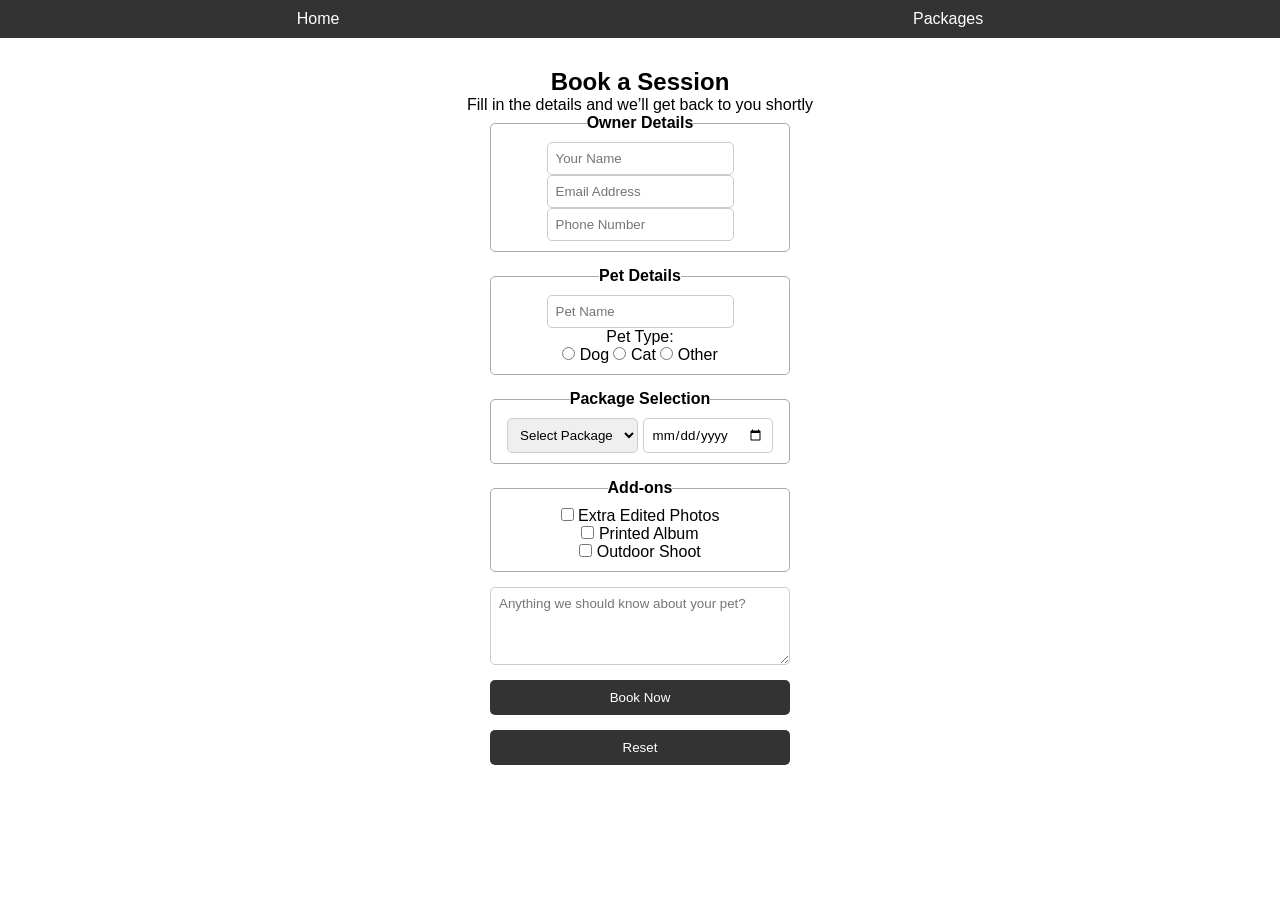
==== book.html @ 76b62521 "Initial commit - Pet Studio website" ====
<!DOCTYPE html>
<html lang="en">
<head>
    <meta charset="UTF-8">
    <meta name="viewport" content="width=device-width, initial-scale=1.0">
    <title>Book a Session | Pet Studio</title>
    <link rel="stylesheet" href="style.css">
</head>

<script src="script.js"></script>

<body>

<header>
    <nav>
        <ul>
            <li><a href="main.html#hero">Home</a></li>
            <li><a href="main.html#Price">Packages</a></li>
        </ul>
    </nav>
</header>

<section class="book" id="book">
    <h2>Book a Session</h2>
    <p>Fill in the details and we’ll get back to you shortly</p>

    <form class="booking-form" id="bookingForm">

        <!-- OWNER DETAILS -->
        <fieldset>
            <legend>Owner Details</legend>

            <input type="text" name="name" placeholder="Your Name" required>
            <input type="email" name="email" placeholder="Email Address" required>
            <input type="tel" name="phone" placeholder="Phone Number" required>
        </fieldset>

        <!-- PET DETAILS -->
        <fieldset>
            <legend>Pet Details</legend>

            <input type="text" name="petName" placeholder="Pet Name">

            <p>Pet Type:</p>
            <input type="radio" name="petType" value="Dog"> Dog
            <input type="radio" name="petType" value="Cat"> Cat
            <input type="radio" name="petType" value="Other"> Other
        </fieldset>

        <!-- PACKAGE -->
        <fieldset>
            <legend>Package Selection</legend>

            <select name="package" required>
                <option value="">Select Package</option>
                <option value="Mini">Mini Shoot</option>
                <option value="Full">Full Shoot</option>
                <option value="Premium">Premium</option>
            </select>

            <input type="date" name="date" required>
        </fieldset>

        <!-- ADD-ONS -->
        <fieldset>
            <legend>Add-ons</legend>

            <input type="checkbox" name="addons" value="photos"> Extra Edited Photos <br>
            <input type="checkbox" name="addons" value="album"> Printed Album <br>
            <input type="checkbox" name="addons" value="outdoor"> Outdoor Shoot
        </fieldset>

        <!-- TEXTAREA -->
        <textarea name="notes" placeholder="Anything we should know about your pet?" rows="4"></textarea>

        <!-- BUTTONS -->
        <button type="submit">Book Now</button>
        <button type="reset">Reset</button>

    </form>
</section>

</body>
</html>
---- style.css ----
html {
    scroll-padding-top: 200px;
}

/* RESET */
* {
    margin: 0;
    padding: 0;
    box-sizing: border-box;
    font-family: Arial, sans-serif;
}

/* HEADER */
header {
    background-color: #333;
    color: white;
    padding: 10px;
    position: sticky;
    top: 0;
    z-index: 1000;
}

/* NAVBAR */
nav ul {
    display: flex;
    justify-content: space-around;
    list-style: none;
}

nav ul li {
    cursor: pointer;
}

nav ul li a {
    color: white;
    text-decoration: none;
}

/* HERO */
.hero {
    min-height: 100vh;
    background: url("images/Background_pic.png") no-repeat center/cover;
    display: flex;
    justify-content: center;
    align-items: center;
    color: white;
    font-size: 2rem;
    text-align: center;
    text-shadow: 2px 2px 5px black;
}

/* SECTIONS */
section {
    padding: 30px;
    text-align: center;
}

/* GRID */
.steps {
    display: flex;
    flex-wrap: wrap;
    justify-content: center;
    gap: 20px;
}

/* CARD */
.step {
    width: 200px;
    padding: 10px;
    border: 1px solid #ddd;
    border-radius: 10px;
    transition: 0.3s;
    background-color: white;
}

.step img {
    width: 100%;
    border-radius: 10px;
}

/* HOVER EFFECT */
.step:hover {
    transform: scale(1.05);
}

/* TABLE */
table {
    margin: auto;
    border-collapse: collapse;
    width: 70%;
}

th, td {
    padding: 10px;
    text-align: center;
}

/* FORM */
.booking-form {
    display: flex;
    flex-direction: column;
    gap: 15px;
    width: 300px;
    margin: auto;
}

.booking-form input,
.booking-form select,
.booking-form textarea {
    padding: 8px;
    border: 1px solid #ccc;
    border-radius: 5px;
}

/* FIELDSET */
fieldset {
    border: 1px solid #aaa;
    padding: 10px;
    border-radius: 5px;
}

legend {
    font-weight: bold;
}

/* BUTTON */
button {
    padding: 10px;
    background-color: #333;
    color: white;
    border: none;
    cursor: pointer;
    border-radius: 5px;
}

button:hover {
    background-color: #555;
}

/* DELETE BUTTON */
.delete-btn {
    margin-top: 8px;
    padding: 5px;
    background-color: red;
    color: white;
    border: none;
    border-radius: 5px;
    cursor: pointer;
}

/* REVIEW INPUT */
.giving_reviews input {
    padding: 8px;
    width: 250px;
}

/* CANVAS */
#offerCanvas {
    display: block;
    margin: 10px auto;
    border-radius: 5px;
}

/* FOOTER */
footer {
    background-color: #333;
    color: white;
    padding: 20px;
    margin-top: 20px;
}
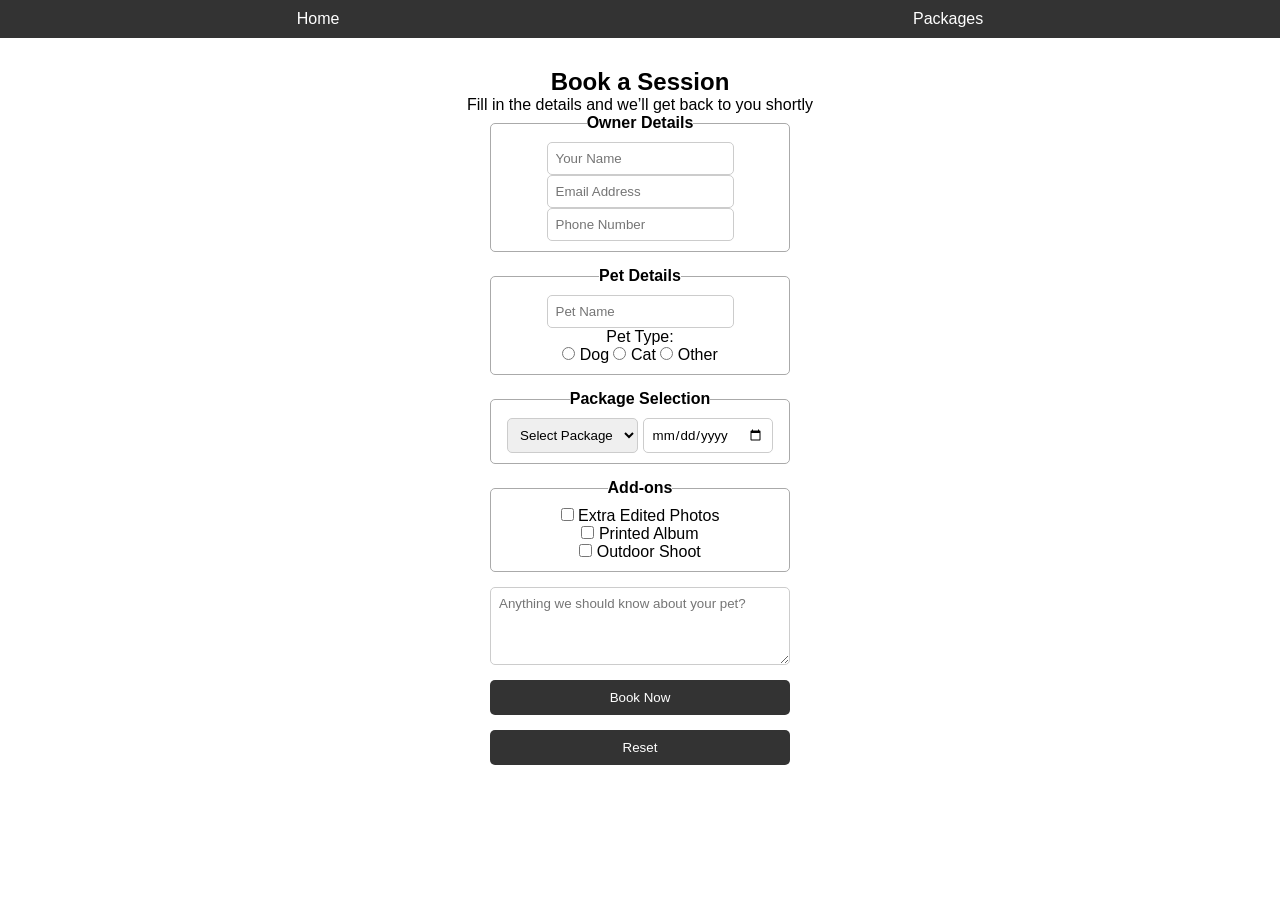
==== commit 2877202d: "trying" ====
--- a/book.html
+++ b/book.html
@@ -14,8 +14,8 @@
 <header>
     <nav>
         <ul>
-            <li><a href="main.html#hero">Home</a></li>
-            <li><a href="main.html#Price">Packages</a></li>
+            <li><a href="./index.html">Home</a></li>
+            <li><a href="./index.html#Price">Packages</a></li>
         </ul>
     </nav>
 </header>
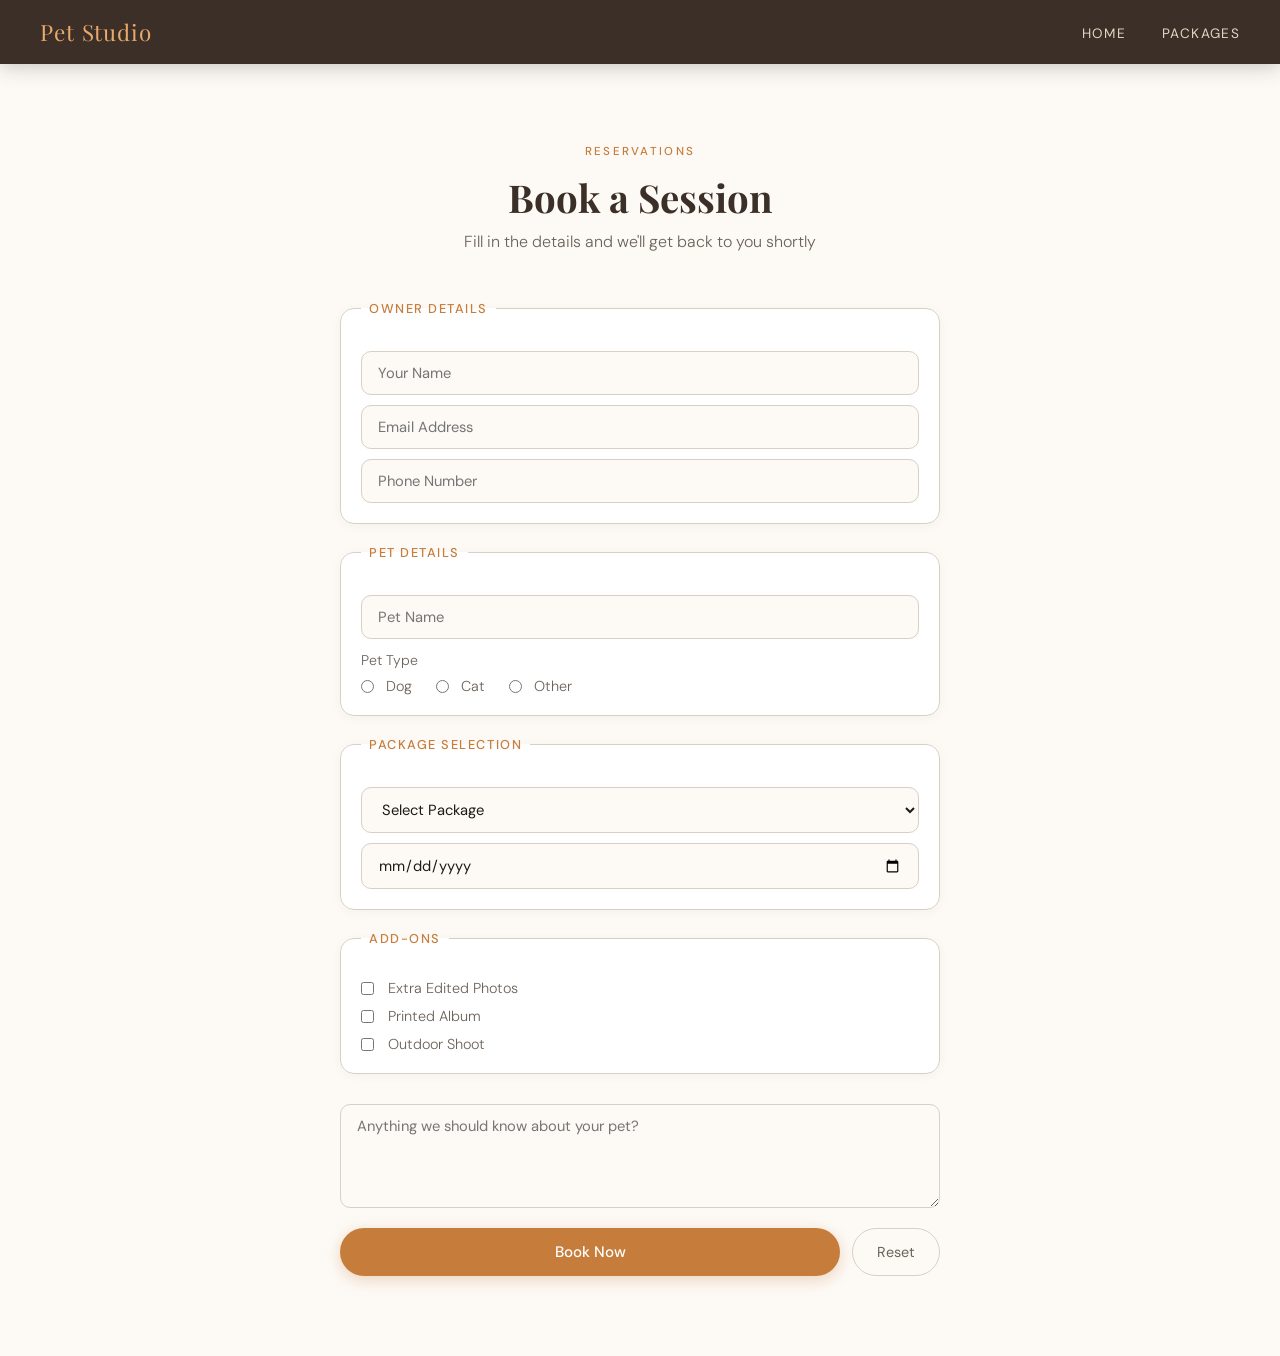
==== commit 5106025d: "final commit" ====
--- a/book.html
+++ b/book.html
@@ -6,79 +6,87 @@
     <title>Book a Session | Pet Studio</title>
     <link rel="stylesheet" href="style.css">
 </head>
-
 <script src="script.js"></script>
-
 <body>
 
 <header>
-    <nav>
-        <ul>
-            <li><a href="./index.html">Home</a></li>
-            <li><a href="./index.html#Price">Packages</a></li>
-        </ul>
-    </nav>
+    <div class="nav-inner">
+        <a href="index.html" class="nav-logo">Pet Studio</a>
+        <nav>
+            <ul>
+                <li><a href="./index.html">Home</a></li>
+                <li><a href="./index.html#Price">Packages</a></li>
+            </ul>
+        </nav>
+    </div>
 </header>
 
 <section class="book" id="book">
+    <span class="section-label" style="display:block; text-align:center;">Reservations</span>
     <h2>Book a Session</h2>
-    <p>Fill in the details and we’ll get back to you shortly</p>
+    <p>Fill in the details and we'll get back to you shortly</p>
 
     <form class="booking-form" id="bookingForm">
 
-        <!-- OWNER DETAILS -->
         <fieldset>
             <legend>Owner Details</legend>
-
             <input type="text" name="name" placeholder="Your Name" required>
             <input type="email" name="email" placeholder="Email Address" required>
             <input type="tel" name="phone" placeholder="Phone Number" required>
         </fieldset>
 
-        <!-- PET DETAILS -->
         <fieldset>
             <legend>Pet Details</legend>
-
             <input type="text" name="petName" placeholder="Pet Name">
-
-            <p>Pet Type:</p>
-            <input type="radio" name="petType" value="Dog"> Dog
-            <input type="radio" name="petType" value="Cat"> Cat
-            <input type="radio" name="petType" value="Other"> Other
+            <p style="margin-top: 12px; font-size: 0.88rem; color: var(--mid-gray);">Pet Type</p>
+            <div style="display: flex; gap: 24px; margin-top: 8px; flex-wrap: wrap;">
+                <label style="font-size: 0.9rem; color: var(--mid-gray); display:flex; align-items:center; gap:6px; cursor:pointer;">
+                    <input type="radio" name="petType" value="Dog"> Dog
+                </label>
+                <label style="font-size: 0.9rem; color: var(--mid-gray); display:flex; align-items:center; gap:6px; cursor:pointer;">
+                    <input type="radio" name="petType" value="Cat"> Cat
+                </label>
+                <label style="font-size: 0.9rem; color: var(--mid-gray); display:flex; align-items:center; gap:6px; cursor:pointer;">
+                    <input type="radio" name="petType" value="Other"> Other
+                </label>
+            </div>
         </fieldset>
 
-        <!-- PACKAGE -->
         <fieldset>
             <legend>Package Selection</legend>
-
             <select name="package" required>
                 <option value="">Select Package</option>
-                <option value="Mini">Mini Shoot</option>
-                <option value="Full">Full Shoot</option>
-                <option value="Premium">Premium</option>
+                <option value="Mini">Mini Shoot &mdash; &#8377;5,500</option>
+                <option value="Full">Full Shoot &mdash; &#8377;8,000</option>
+                <option value="Premium">Premium &mdash; &#8377;14,000</option>
             </select>
-
             <input type="date" name="date" required>
         </fieldset>
 
-        <!-- ADD-ONS -->
         <fieldset>
             <legend>Add-ons</legend>
-
-            <input type="checkbox" name="addons" value="photos"> Extra Edited Photos <br>
-            <input type="checkbox" name="addons" value="album"> Printed Album <br>
-            <input type="checkbox" name="addons" value="outdoor"> Outdoor Shoot
+            <div style="display: flex; flex-direction: column; gap: 10px; margin-top: 8px;">
+                <label style="font-size: 0.9rem; color: var(--mid-gray); display:flex; align-items:center; gap:8px; cursor:pointer;">
+                    <input type="checkbox" name="addons" value="photos"> Extra Edited Photos
+                </label>
+                <label style="font-size: 0.9rem; color: var(--mid-gray); display:flex; align-items:center; gap:8px; cursor:pointer;">
+                    <input type="checkbox" name="addons" value="album"> Printed Album
+                </label>
+                <label style="font-size: 0.9rem; color: var(--mid-gray); display:flex; align-items:center; gap:8px; cursor:pointer;">
+                    <input type="checkbox" name="addons" value="outdoor"> Outdoor Shoot
+                </label>
+            </div>
         </fieldset>
 
-        <!-- TEXTAREA -->
         <textarea name="notes" placeholder="Anything we should know about your pet?" rows="4"></textarea>
 
-        <!-- BUTTONS -->
-        <button type="submit">Book Now</button>
-        <button type="reset">Reset</button>
+        <div class="form-buttons">
+            <button type="submit" class="btn-submit">Book Now</button>
+            <button type="reset" class="btn-reset">Reset</button>
+        </div>
 
     </form>
 </section>
 
 </body>
-</html>+</html>
--- a/style.css
+++ b/style.css
@@ -1,170 +1,782 @@
+@import url('https://fonts.googleapis.com/css2?family=Playfair+Display:ital,wght@0,400;0,700;1,400&family=DM+Sans:wght@300;400;500&display=swap');
+
+:root {
+    --cream: #f7f3ee;
+    --warm-white: #fdfaf6;
+    --charcoal: #1e1a17;
+    --bark: #3b2f28;
+    --amber: #c67c3a;
+    --amber-light: #e8a96a;
+    --sage: #8a9e7e;
+    --dusty-rose: #d4a0a0;
+    --sand: #e2d5c3;
+    --mid-gray: #6b6259;
+    --border: #d9cfc4;
+}
+
 html {
-    scroll-padding-top: 200px;
-}
-
-/* RESET */
+    scroll-padding-top: 90px;
+    scroll-behavior: smooth;
+}
+
 * {
     margin: 0;
     padding: 0;
     box-sizing: border-box;
-    font-family: Arial, sans-serif;
-}
-
-/* HEADER */
+}
+
+body {
+    background: var(--warm-white);
+    color: var(--charcoal);
+    font-family: 'DM Sans', sans-serif;
+    font-weight: 300;
+}
+
+/* ========== HEADER ========== */
 header {
-    background-color: #333;
-    color: white;
-    padding: 10px;
+    background: var(--bark);
     position: sticky;
     top: 0;
     z-index: 1000;
-}
-
-/* NAVBAR */
+    box-shadow: 0 2px 20px rgba(30,26,23,0.25);
+}
+
+.nav-inner {
+    display: flex;
+    align-items: center;
+    justify-content: space-between;
+    padding: 0 40px;
+    height: 64px;
+}
+
+.nav-logo {
+    font-family: 'Playfair Display', serif;
+    font-size: 1.4rem;
+    color: var(--amber-light);
+    letter-spacing: 0.04em;
+    text-decoration: none;
+}
+
 nav ul {
     display: flex;
-    justify-content: space-around;
+    gap: 36px;
     list-style: none;
 }
 
-nav ul li {
-    cursor: pointer;
-}
-
 nav ul li a {
-    color: white;
+    color: var(--sand);
     text-decoration: none;
-}
-
-/* HERO */
+    font-size: 0.85rem;
+    font-weight: 400;
+    letter-spacing: 0.1em;
+    text-transform: uppercase;
+    transition: color 0.25s;
+}
+
+nav ul li a:hover {
+    color: var(--amber-light);
+}
+
+nav ul li.nav-cta a {
+    background: var(--amber);
+    color: white;
+    padding: 8px 20px;
+    border-radius: 40px;
+    transition: background 0.25s, transform 0.2s;
+}
+
+nav ul li.nav-cta a:hover {
+    background: var(--amber-light);
+    transform: translateY(-1px);
+}
+
+/* ========== CANVAS BANNER ========== */
+#offerCanvas {
+    display: block;
+    width: 100%;
+    height: 48px;
+    border-radius: 0;
+}
+
+/* ========== HERO ========== */
 .hero {
     min-height: 100vh;
-    background: url("images/Background_pic.png") no-repeat center/cover;
+    background: url("images/Background_pic.png") no-repeat center / cover;
     display: flex;
+    flex-direction: column;
     justify-content: center;
     align-items: center;
-    color: white;
-    font-size: 2rem;
-    text-align: center;
-    text-shadow: 2px 2px 5px black;
-}
-
-/* SECTIONS */
+    position: relative;
+    text-align: center;
+    padding: 40px;
+}
+
+.hero::before {
+    content: '';
+    position: absolute;
+    inset: 0;
+    background: linear-gradient(to bottom, rgba(30,26,23,0.45) 0%, rgba(30,26,23,0.15) 50%, rgba(30,26,23,0.6) 100%);
+}
+
+.hero-content {
+    position: relative;
+    z-index: 1;
+}
+
+.hero h1 {
+    font-family: 'Playfair Display', serif;
+    font-size: clamp(2.4rem, 6vw, 5rem);
+    font-weight: 700;
+    color: #fff;
+    line-height: 1.15;
+    text-shadow: 0 2px 20px rgba(0,0,0,0.4);
+    margin-bottom: 20px;
+}
+
+.hero-sub {
+    font-size: 1.1rem;
+    color: rgba(255,255,255,0.85);
+    margin-bottom: 36px;
+    font-weight: 300;
+    letter-spacing: 0.04em;
+}
+
+.hero-btn {
+    display: inline-block;
+    background: var(--amber);
+    color: white;
+    padding: 14px 36px;
+    border-radius: 40px;
+    text-decoration: none;
+    font-size: 0.95rem;
+    font-weight: 500;
+    letter-spacing: 0.08em;
+    text-transform: uppercase;
+    transition: background 0.25s, transform 0.2s, box-shadow 0.2s;
+    box-shadow: 0 4px 20px rgba(198,124,58,0.4);
+}
+
+.hero-btn:hover {
+    background: var(--amber-light);
+    transform: translateY(-2px);
+    box-shadow: 0 6px 24px rgba(198,124,58,0.5);
+}
+
+/* ========== SECTION BASE ========== */
 section {
-    padding: 30px;
-    text-align: center;
-}
-
-/* GRID */
+    padding: 90px 40px;
+}
+
+.section-label {
+    display: inline-block;
+    font-size: 0.72rem;
+    letter-spacing: 0.2em;
+    text-transform: uppercase;
+    color: var(--amber);
+    font-weight: 500;
+    margin-bottom: 12px;
+}
+
+/* ========== ABOUT ========== */
+.about {
+    background: var(--cream);
+    padding: 90px 40px;
+}
+
+.about-inner {
+    display: grid;
+    grid-template-columns: 1fr 1fr;
+    gap: 60px;
+    align-items: center;
+    max-width: 1100px;
+    margin: 0 auto;
+}
+
+.about-text h1 {
+    font-family: 'Playfair Display', serif;
+    font-size: 2.6rem;
+    line-height: 1.2;
+    margin-bottom: 20px;
+    color: var(--bark);
+}
+
+.about-text p {
+    font-size: 1.05rem;
+    line-height: 1.8;
+    color: var(--mid-gray);
+}
+
+.about-image {
+    border-radius: 16px;
+    overflow: hidden;
+    aspect-ratio: 4/3;
+    box-shadow: 0 12px 40px rgba(30,26,23,0.15);
+}
+
+.about-image img {
+    width: 100%;
+    height: 100%;
+    object-fit: cover;
+}
+
+/* ========== PROCESS ========== */
+.process {
+    background: var(--warm-white);
+    text-align: center;
+}
+
+.process h2 {
+    font-family: 'Playfair Display', serif;
+    font-size: 2.2rem;
+    color: var(--bark);
+    margin-bottom: 8px;
+}
+
+.process .subtitle {
+    color: var(--mid-gray);
+    margin-bottom: 56px;
+    font-size: 1rem;
+}
+
 .steps {
     display: flex;
     flex-wrap: wrap;
     justify-content: center;
-    gap: 20px;
-}
-
-/* CARD */
+    gap: 24px;
+    max-width: 1100px;
+    margin: 0 auto;
+}
+
 .step {
-    width: 200px;
-    padding: 10px;
-    border: 1px solid #ddd;
-    border-radius: 10px;
-    transition: 0.3s;
-    background-color: white;
+    width: 230px;
+    padding: 28px 20px;
+    border: 1px solid var(--border);
+    border-radius: 16px;
+    background: #fff;
+    transition: transform 0.3s, box-shadow 0.3s, border-color 0.3s;
+    cursor: default;
+    text-align: center;
+}
+
+.step:hover {
+    transform: translateY(-6px) !important;
+    box-shadow: 0 16px 40px rgba(30,26,23,0.12) !important;
+    border-color: var(--amber-light) !important;
+    background-color: #fff !important;
+}
+
+.step-num {
+    display: inline-flex;
+    align-items: center;
+    justify-content: center;
+    width: 36px;
+    height: 36px;
+    border-radius: 50%;
+    background: var(--amber);
+    color: white;
+    font-size: 0.8rem;
+    font-weight: 500;
+    margin: 0 auto 14px;
 }
 
 .step img {
     width: 100%;
+    height: 150px;
+    object-fit: cover;
     border-radius: 10px;
-}
-
-/* HOVER EFFECT */
-.step:hover {
-    transform: scale(1.05);
-}
-
-/* TABLE */
-table {
-    margin: auto;
-    border-collapse: collapse;
-    width: 70%;
-}
-
-th, td {
-    padding: 10px;
-    text-align: center;
-}
-
-/* FORM */
+    margin-bottom: 14px;
+}
+
+.step h3 {
+    font-family: 'Playfair Display', serif;
+    font-size: 1.15rem;
+    color: var(--bark);
+    margin-bottom: 8px;
+}
+
+.step p {
+    font-size: 0.88rem;
+    color: var(--mid-gray);
+    line-height: 1.6;
+}
+
+/* ========== PRICING ========== */
+.Price {
+    background: var(--bark);
+    color: white;
+    text-align: center;
+}
+
+.Price h2 {
+    font-family: 'Playfair Display', serif;
+    font-size: 2.2rem;
+    color: var(--amber-light);
+    margin-bottom: 8px;
+}
+
+.Price .subtitle {
+    color: rgba(255,255,255,0.55);
+    margin-bottom: 52px;
+}
+
+.pricing-grid {
+    display: flex;
+    justify-content: center;
+    gap: 24px;
+    flex-wrap: wrap;
+    max-width: 900px;
+    margin: 0 auto;
+}
+
+.pricing-card {
+    background: rgba(255,255,255,0.07);
+    border: 1px solid rgba(255,255,255,0.12);
+    border-radius: 20px;
+    padding: 40px 36px;
+    width: 240px;
+    text-align: left;
+    transition: background 0.3s, transform 0.3s, border-color 0.3s;
+    position: relative;
+}
+
+.pricing-card:hover {
+    background: rgba(255,255,255,0.12);
+    transform: translateY(-4px);
+    border-color: var(--amber-light);
+}
+
+.pricing-card.featured {
+    background: var(--amber);
+    border-color: var(--amber);
+}
+
+.pricing-card.featured:hover {
+    background: #d4893f;
+    border-color: #d4893f;
+}
+
+.featured-badge {
+    position: absolute;
+    top: -13px;
+    left: 50%;
+    transform: translateX(-50%);
+    background: var(--sage);
+    color: white;
+    font-size: 0.7rem;
+    letter-spacing: 0.12em;
+    text-transform: uppercase;
+    padding: 4px 14px;
+    border-radius: 20px;
+    font-weight: 500;
+    white-space: nowrap;
+}
+
+.pricing-card .pkg-name {
+    font-family: 'Playfair Display', serif;
+    font-size: 1.3rem;
+    margin-bottom: 6px;
+    color: white;
+}
+
+.pricing-card .pkg-duration {
+    font-size: 0.8rem;
+    color: rgba(255,255,255,0.6);
+    margin-bottom: 20px;
+    letter-spacing: 0.08em;
+    text-transform: uppercase;
+}
+
+.pricing-card .pkg-price {
+    font-size: 2rem;
+    font-weight: 500;
+    color: white;
+    line-height: 1;
+}
+
+.pricing-card .pkg-book {
+    display: inline-block;
+    margin-top: 28px;
+    background: rgba(255,255,255,0.18);
+    color: white;
+    padding: 10px 22px;
+    border-radius: 30px;
+    text-decoration: none;
+    font-size: 0.82rem;
+    letter-spacing: 0.08em;
+    text-transform: uppercase;
+    transition: background 0.25s;
+}
+
+.pricing-card:hover .pkg-book,
+.pricing-card.featured .pkg-book {
+    background: rgba(255,255,255,0.3);
+}
+
+/* Hide old table */
+table { display: none; }
+
+/* ========== REVIEWS ========== */
+.reviews {
+    background: var(--cream);
+}
+
+.reviews > h1 {
+    font-family: 'Playfair Display', serif;
+    font-size: 2.2rem;
+    color: var(--bark);
+    text-align: center;
+    margin-bottom: 8px;
+}
+
+.reviews-subtitle {
+    text-align: center;
+    color: var(--mid-gray);
+    margin-bottom: 48px;
+}
+
+.reviews .step {
+    background: #fff;
+    text-align: center;
+}
+
+.reviews .step img {
+    width: 64px;
+    height: 64px;
+    object-fit: cover;
+    border-radius: 50%;
+    margin-bottom: 12px;
+}
+
+.reviews .step h3 {
+    font-size: 0.82rem;
+    letter-spacing: 0.12em;
+    text-transform: uppercase;
+    color: var(--amber);
+    font-family: 'DM Sans', sans-serif;
+    margin-bottom: 10px;
+}
+
+.reviews .step p {
+    font-style: italic;
+    color: var(--mid-gray);
+    font-size: 0.9rem;
+}
+
+.giving_reviews {
+    margin-top: 52px;
+    text-align: center;
+}
+
+.giving_reviews > p {
+    font-family: 'Playfair Display', serif;
+    font-size: 1.3rem;
+    color: var(--bark);
+    margin-bottom: 16px;
+}
+
+.giving_reviews form {
+    display: flex;
+    justify-content: center;
+    gap: 12px;
+    flex-wrap: wrap;
+}
+
+.giving_reviews input {
+    padding: 12px 20px;
+    width: 320px;
+    border: 1px solid var(--border);
+    border-radius: 40px;
+    background: #fff;
+    font-family: 'DM Sans', sans-serif;
+    font-size: 0.9rem;
+    color: var(--charcoal);
+    outline: none;
+    transition: border-color 0.25s, box-shadow 0.25s;
+}
+
+.giving_reviews input:focus {
+    border-color: var(--amber);
+    box-shadow: 0 0 0 3px rgba(198,124,58,0.12);
+}
+
+.giving_reviews button {
+    padding: 12px 28px;
+    background: var(--amber);
+    color: white;
+    border: none;
+    border-radius: 40px;
+    font-family: 'DM Sans', sans-serif;
+    font-size: 0.88rem;
+    font-weight: 500;
+    cursor: pointer;
+    transition: background 0.25s, transform 0.2s;
+}
+
+.giving_reviews button:hover {
+    background: var(--amber-light);
+    transform: translateY(-1px);
+}
+
+/* ========== SHOP ========== */
+#shop {
+    background: var(--warm-white);
+    text-align: center;
+}
+
+#shop h1 {
+    font-family: 'Playfair Display', serif;
+    font-size: 2.2rem;
+    color: var(--bark);
+    margin-bottom: 8px;
+}
+
+#shop .subtitle {
+    color: var(--mid-gray);
+    margin-bottom: 48px;
+}
+
+#shop .step img {
+    height: 180px;
+    object-fit: cover;
+}
+
+#shop .step h3 {
+    color: var(--bark);
+}
+
+#shop .step .price-tag {
+    font-size: 1.1rem;
+    font-weight: 500;
+    color: var(--amber);
+    margin: 8px 0 14px;
+}
+
+#shop .step button {
+    background: var(--bark);
+    color: white;
+    padding: 9px 22px;
+    border: none;
+    border-radius: 30px;
+    font-family: 'DM Sans', sans-serif;
+    font-size: 0.82rem;
+    letter-spacing: 0.06em;
+    cursor: pointer;
+    transition: background 0.25s, transform 0.2s;
+}
+
+#shop .step button:hover {
+    background: var(--amber);
+    transform: translateY(-1px);
+}
+
+/* ========== FOOTER ========== */
+footer {
+    background: var(--charcoal);
+    color: var(--sand);
+    padding: 60px 40px;
+    text-align: center;
+}
+
+footer h1 {
+    font-family: 'Playfair Display', serif;
+    font-size: 1.8rem;
+    color: var(--amber-light);
+    margin-bottom: 20px;
+}
+
+.footer-divider {
+    width: 40px;
+    height: 2px;
+    background: var(--amber);
+    margin: 0 auto 20px;
+    border-radius: 2px;
+}
+
+footer a {
+    color: var(--amber-light);
+    text-decoration: none;
+    font-size: 0.9rem;
+    display: inline-block;
+    margin-bottom: 10px;
+    transition: color 0.25s;
+}
+
+footer a:hover {
+    color: white;
+}
+
+footer p {
+    font-size: 0.88rem;
+    color: rgba(255,255,255,0.4);
+    margin-top: 8px;
+}
+
+/* ========== BOOKING PAGE ========== */
+.book {
+    max-width: 680px;
+    margin: 0 auto;
+    padding: 80px 40px;
+}
+
+.book h2 {
+    font-family: 'Playfair Display', serif;
+    font-size: 2.4rem;
+    color: var(--bark);
+    text-align: center;
+    margin-bottom: 8px;
+}
+
+.book > p {
+    text-align: center;
+    color: var(--mid-gray);
+    margin-bottom: 48px;
+}
+
 .booking-form {
     display: flex;
     flex-direction: column;
-    gap: 15px;
-    width: 300px;
+    gap: 20px;
+    width: 100%;
     margin: auto;
 }
 
-.booking-form input,
+fieldset {
+    border: 1px solid var(--border);
+    padding: 24px 20px 20px;
+    border-radius: 14px;
+    background: #fff;
+    box-shadow: 0 2px 12px rgba(30,26,23,0.04);
+}
+
+legend {
+    font-weight: 500;
+    font-size: 0.8rem;
+    letter-spacing: 0.12em;
+    text-transform: uppercase;
+    color: var(--amber);
+    padding: 0 8px;
+}
+
+.booking-form input[type="text"],
+.booking-form input[type="email"],
+.booking-form input[type="tel"],
+.booking-form input[type="date"],
 .booking-form select,
 .booking-form textarea {
-    padding: 8px;
-    border: 1px solid #ccc;
-    border-radius: 5px;
-}
-
-/* FIELDSET */
-fieldset {
-    border: 1px solid #aaa;
-    padding: 10px;
-    border-radius: 5px;
-}
-
-legend {
-    font-weight: bold;
-}
-
-/* BUTTON */
-button {
-    padding: 10px;
-    background-color: #333;
+    width: 100%;
+    padding: 11px 16px;
+    border: 1px solid var(--border);
+    border-radius: 10px;
+    background: var(--warm-white);
+    font-family: 'DM Sans', sans-serif;
+    font-size: 0.92rem;
+    color: var(--charcoal);
+    margin-top: 10px;
+    outline: none;
+    transition: border-color 0.25s, box-shadow 0.25s, background 0.25s;
+}
+
+.booking-form input:focus,
+.booking-form select:focus,
+.booking-form textarea:focus {
+    border-color: var(--amber);
+    box-shadow: 0 0 0 3px rgba(198,124,58,0.12);
+    background: #fff;
+}
+
+.booking-form input[type="radio"],
+.booking-form input[type="checkbox"] {
+    width: auto;
+    accent-color: var(--amber);
+    margin-right: 6px;
+    margin-top: 0;
+}
+
+.booking-form textarea {
+    resize: vertical;
+    min-height: 100px;
+}
+
+.form-buttons {
+    display: flex;
+    gap: 12px;
+}
+
+.btn-submit {
+    flex: 1;
+    padding: 14px;
+    background: var(--amber);
     color: white;
     border: none;
+    border-radius: 40px;
+    font-family: 'DM Sans', sans-serif;
+    font-size: 0.95rem;
+    font-weight: 500;
     cursor: pointer;
-    border-radius: 5px;
-}
-
-button:hover {
-    background-color: #555;
-}
-
-/* DELETE BUTTON */
+    transition: background 0.25s, transform 0.2s, box-shadow 0.2s;
+    box-shadow: 0 4px 16px rgba(198,124,58,0.3);
+}
+
+.btn-submit:hover {
+    background: var(--amber-light);
+    transform: translateY(-2px);
+    box-shadow: 0 6px 20px rgba(198,124,58,0.4);
+}
+
+.btn-reset {
+    padding: 14px 24px;
+    background: transparent;
+    color: var(--mid-gray);
+    border: 1px solid var(--border);
+    border-radius: 40px;
+    font-family: 'DM Sans', sans-serif;
+    font-size: 0.9rem;
+    cursor: pointer;
+    transition: border-color 0.25s, color 0.25s;
+}
+
+.btn-reset:hover {
+    border-color: var(--bark);
+    color: var(--bark);
+    background: transparent;
+}
+
+/* ========== DELETE BUTTON ========== */
 .delete-btn {
-    margin-top: 8px;
-    padding: 5px;
-    background-color: red;
-    color: white;
-    border: none;
-    border-radius: 5px;
+    margin-top: 10px;
+    padding: 6px 14px;
+    background: transparent;
+    color: var(--dusty-rose);
+    border: 1px solid var(--dusty-rose);
+    border-radius: 20px;
+    font-size: 0.78rem;
     cursor: pointer;
-}
-
-/* REVIEW INPUT */
-.giving_reviews input {
-    padding: 8px;
-    width: 250px;
-}
-
-/* CANVAS */
-#offerCanvas {
-    display: block;
-    margin: 10px auto;
-    border-radius: 5px;
-}
-
-/* FOOTER */
-footer {
-    background-color: #333;
-    color: white;
-    padding: 20px;
-    margin-top: 20px;
-}+    transition: background 0.25s, color 0.25s;
+}
+
+.delete-btn:hover {
+    background: var(--dusty-rose);
+    color: white;
+}
+
+/* ========== RESPONSIVE ========== */
+@media (max-width: 768px) {
+    .about-inner {
+        grid-template-columns: 1fr;
+    }
+
+    .nav-logo { display: none; }
+
+    .nav-inner { padding: 0 20px; }
+
+    nav ul { gap: 16px; }
+
+    .hero h1 { font-size: 2rem; }
+
+    section { padding: 60px 20px; }
+
+    .pricing-card {
+        width: 100%;
+        max-width: 300px;
+    }
+}
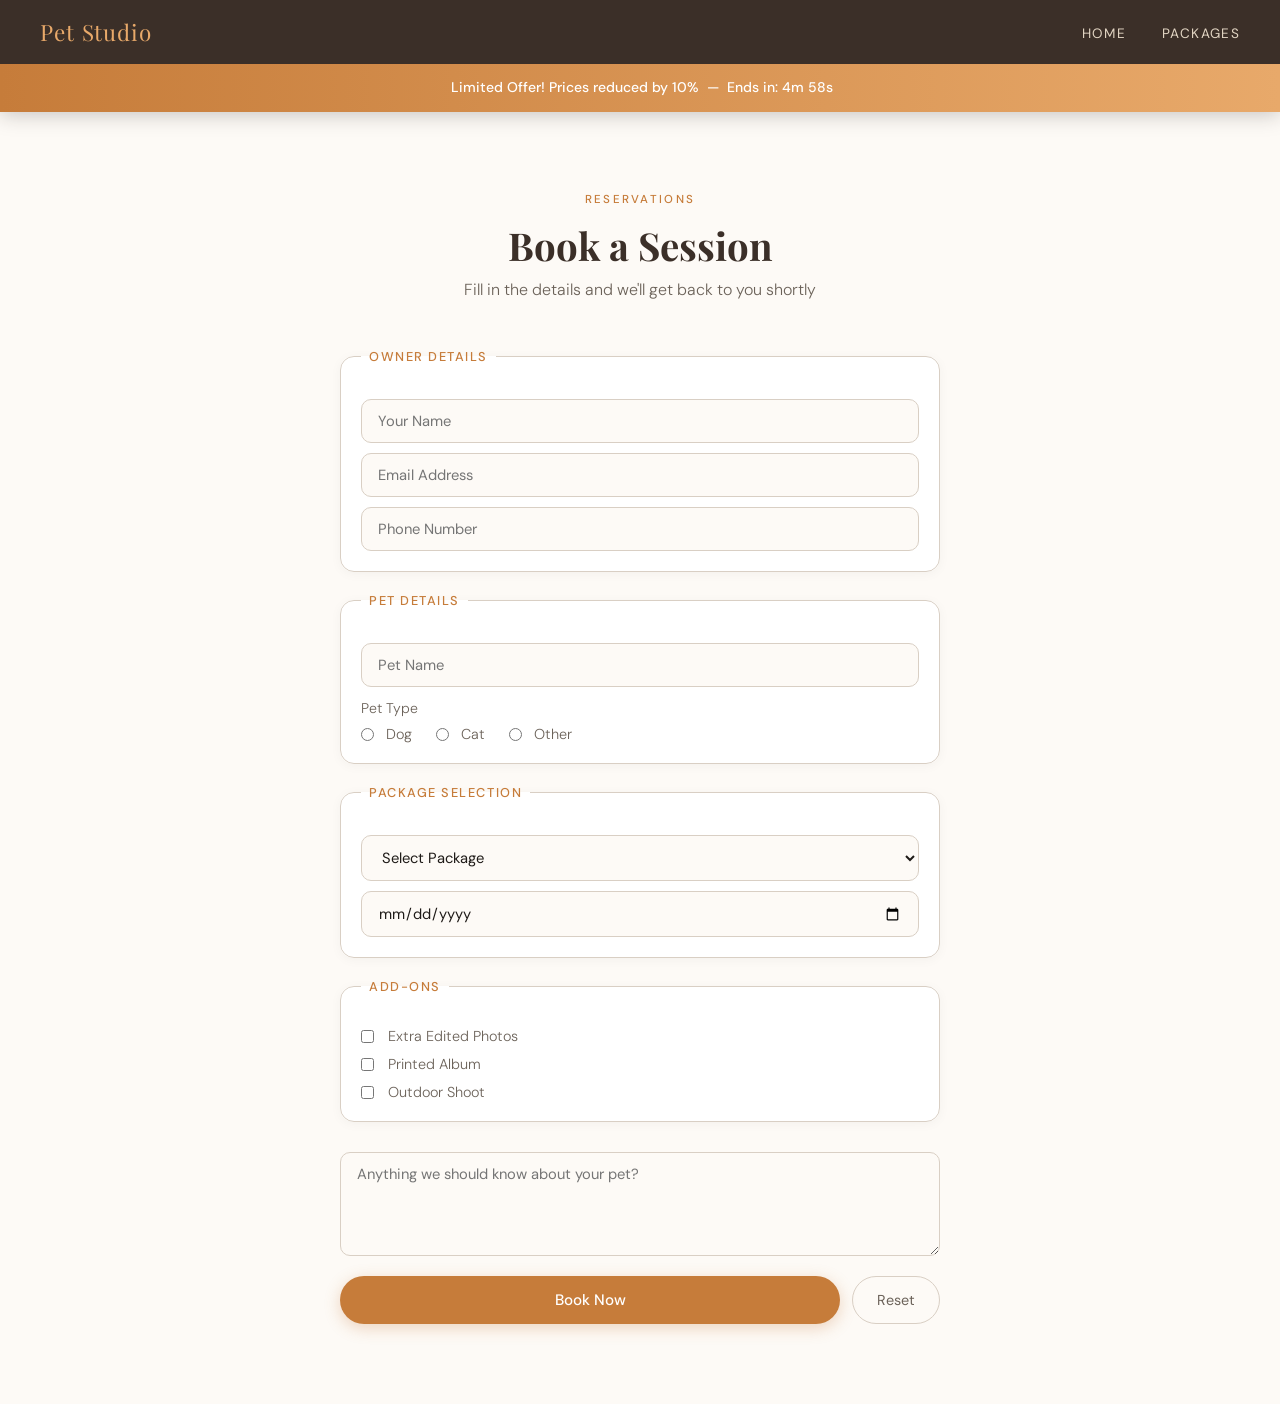
==== commit 3e83c862: "corrected the discount" ====
--- a/book.html
+++ b/book.html
@@ -19,6 +19,7 @@
             </ul>
         </nav>
     </div>
+    <canvas id="offerCanvas" width="1000" height="48"></canvas>
 </header>
 
 <section class="book" id="book">
--- a/style.css
+++ b/style.css
@@ -780,3 +780,210 @@
         max-width: 300px;
     }
 }
+
+/* ========== RECEIPT MODAL ========== */
+.receipt-overlay {
+    position: fixed;
+    inset: 0;
+    background: rgba(30, 26, 23, 0.65);
+    backdrop-filter: blur(4px);
+    z-index: 9999;
+    display: flex;
+    align-items: center;
+    justify-content: center;
+    padding: 20px;
+    animation: fadeIn 0.25s ease;
+}
+
+@keyframes fadeIn {
+    from { opacity: 0; }
+    to   { opacity: 1; }
+}
+
+.receipt-modal {
+    background: var(--warm-white);
+    border-radius: 20px;
+    padding: 40px 36px;
+    width: 100%;
+    max-width: 480px;
+    max-height: 90vh;
+    overflow-y: auto;
+    box-shadow: 0 24px 80px rgba(30,26,23,0.3);
+    animation: slideUp 0.3s ease;
+}
+
+@keyframes slideUp {
+    from { transform: translateY(24px); opacity: 0; }
+    to   { transform: translateY(0);    opacity: 1; }
+}
+
+.receipt-header {
+    text-align: center;
+    margin-bottom: 28px;
+    padding-bottom: 24px;
+    border-bottom: 1px dashed var(--border);
+}
+
+.receipt-paw {
+    font-size: 2rem;
+    margin-bottom: 10px;
+}
+
+.receipt-header h2 {
+    font-family: 'Playfair Display', serif;
+    font-size: 1.7rem;
+    color: var(--bark);
+    margin-bottom: 6px;
+}
+
+.receipt-sub {
+    font-size: 0.9rem;
+    color: var(--mid-gray);
+    margin-bottom: 12px;
+}
+
+.receipt-ref {
+    display: inline-block;
+    background: var(--amber);
+    color: white;
+    font-size: 0.72rem;
+    letter-spacing: 0.15em;
+    text-transform: uppercase;
+    padding: 4px 14px;
+    border-radius: 20px;
+    font-weight: 500;
+}
+
+.receipt-section-label {
+    font-size: 0.68rem;
+    letter-spacing: 0.18em;
+    text-transform: uppercase;
+    color: var(--amber);
+    font-weight: 500;
+    margin: 20px 0 8px;
+}
+
+.receipt-grid {
+    background: #fff;
+    border: 1px solid var(--border);
+    border-radius: 12px;
+    overflow: hidden;
+}
+
+.receipt-row {
+    display: flex;
+    justify-content: space-between;
+    align-items: center;
+    padding: 10px 16px;
+    font-size: 0.88rem;
+    color: var(--charcoal);
+    border-bottom: 1px solid var(--border);
+}
+
+.receipt-row:last-child {
+    border-bottom: none;
+}
+
+.receipt-row span:first-child {
+    color: var(--mid-gray);
+}
+
+.receipt-row.muted {
+    color: var(--mid-gray);
+    font-style: italic;
+}
+
+.receipt-row.receipt-discount {
+    background: #f0faf0;
+    color: #4a7c4e;
+}
+
+.receipt-row.receipt-discount span:last-child {
+    color: #3a7a40;
+    font-weight: 500;
+}
+
+.receipt-row.receipt-total {
+    background: var(--cream);
+    font-weight: 500;
+    font-size: 1rem;
+}
+
+.receipt-row.receipt-total span:last-child {
+    color: var(--amber);
+    font-size: 1.1rem;
+}
+
+.receipt-notes {
+    background: #fff;
+    border: 1px solid var(--border);
+    border-radius: 12px;
+    padding: 12px 16px;
+    font-size: 0.88rem;
+    color: var(--mid-gray);
+    font-style: italic;
+    line-height: 1.6;
+}
+
+.receipt-note {
+    font-size: 0.78rem;
+    color: var(--mid-gray);
+    text-align: center;
+    margin-top: 20px;
+    line-height: 1.6;
+}
+
+.receipt-actions {
+    display: flex;
+    gap: 10px;
+    margin-top: 24px;
+}
+
+.receipt-print-btn {
+    flex: 1;
+    padding: 12px;
+    background: transparent;
+    color: var(--mid-gray);
+    border: 1px solid var(--border);
+    border-radius: 40px;
+    font-family: 'DM Sans', sans-serif;
+    font-size: 0.88rem;
+    cursor: pointer;
+    transition: border-color 0.25s, color 0.25s;
+}
+
+.receipt-print-btn:hover {
+    border-color: var(--bark);
+    color: var(--bark);
+}
+
+.receipt-close-btn {
+    flex: 1;
+    padding: 12px;
+    background: var(--amber);
+    color: white;
+    border: none;
+    border-radius: 40px;
+    font-family: 'DM Sans', sans-serif;
+    font-size: 0.88rem;
+    font-weight: 500;
+    cursor: pointer;
+    transition: background 0.25s, transform 0.2s;
+    box-shadow: 0 4px 14px rgba(198,124,58,0.3);
+}
+
+.receipt-close-btn:hover {
+    background: var(--amber-light);
+    transform: translateY(-1px);
+}
+
+@media print {
+    body > *:not(.receipt-overlay) { display: none !important; }
+    .receipt-overlay {
+        position: static;
+        background: none;
+        backdrop-filter: none;
+    }
+    .receipt-modal { box-shadow: none; max-height: none; }
+    .receipt-actions { display: none; }
+}
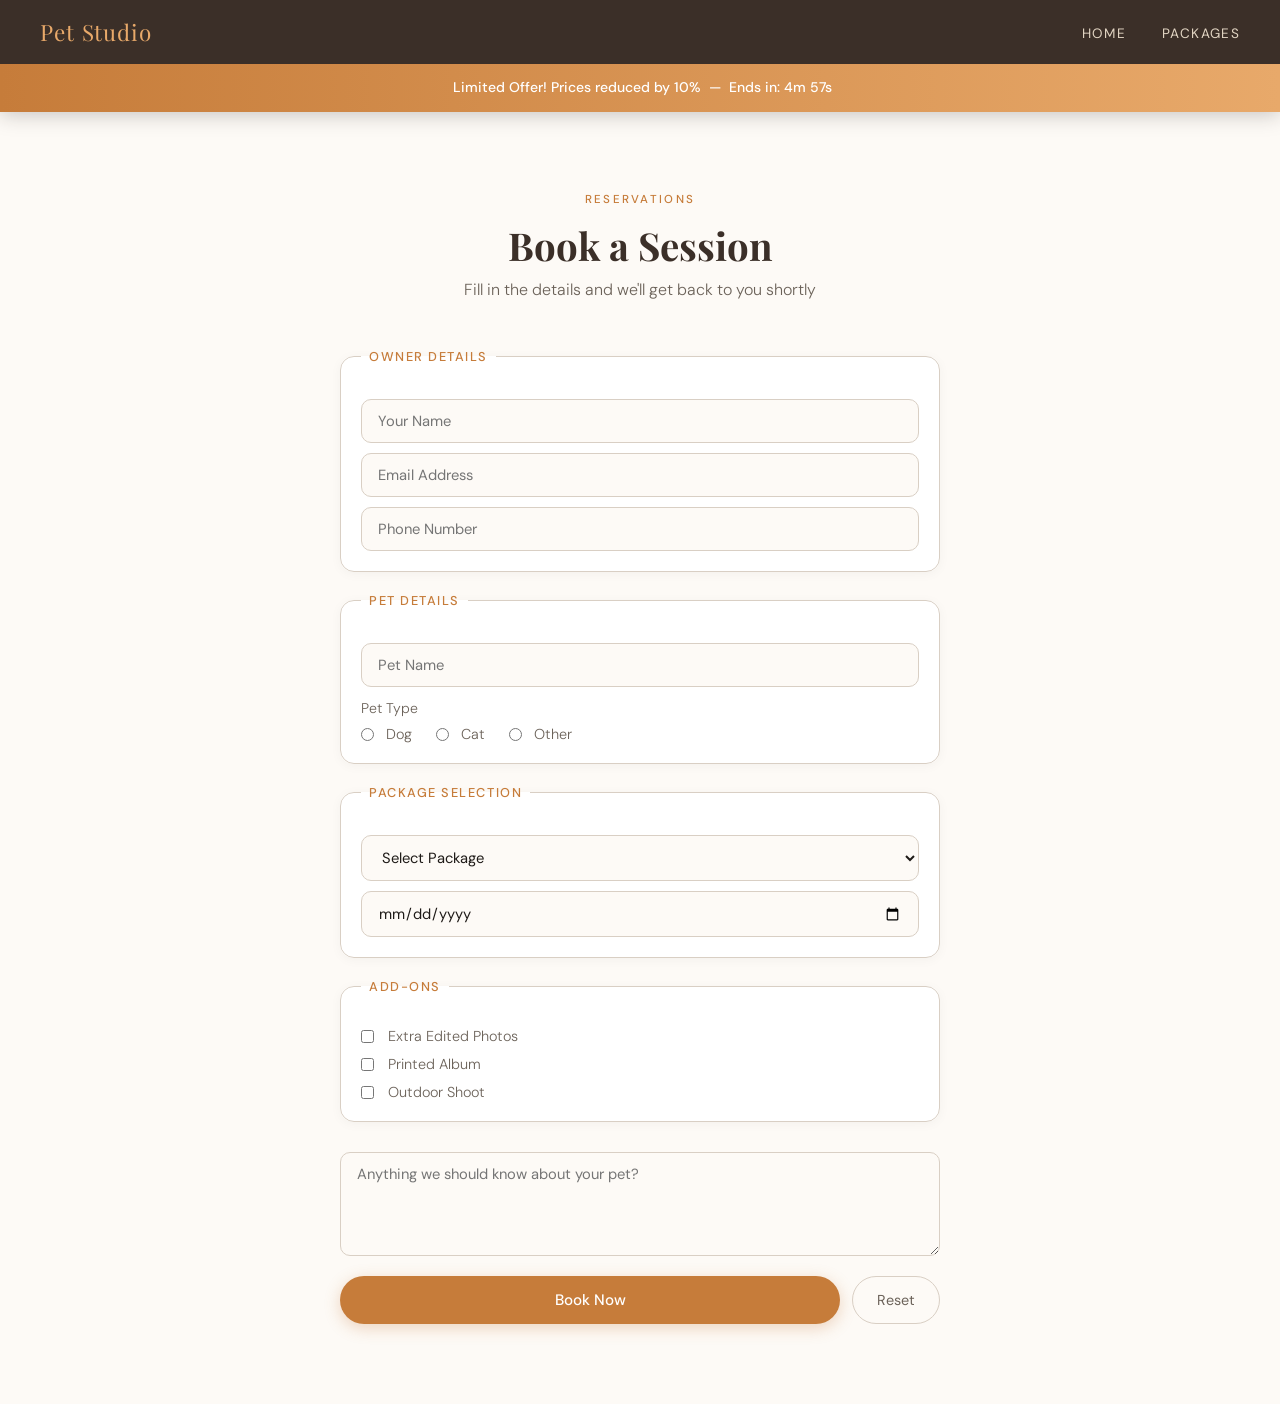
==== commit 041208ae: "final modification" ====
--- a/book.html
+++ b/book.html
@@ -6,7 +6,6 @@
     <title>Book a Session | Pet Studio</title>
     <link rel="stylesheet" href="style.css">
 </head>
-<script src="script.js"></script>
 <body>
 
 <header>
@@ -89,5 +88,6 @@
     </form>
 </section>
 
+<script src="script.js"></script>
 </body>
 </html>
